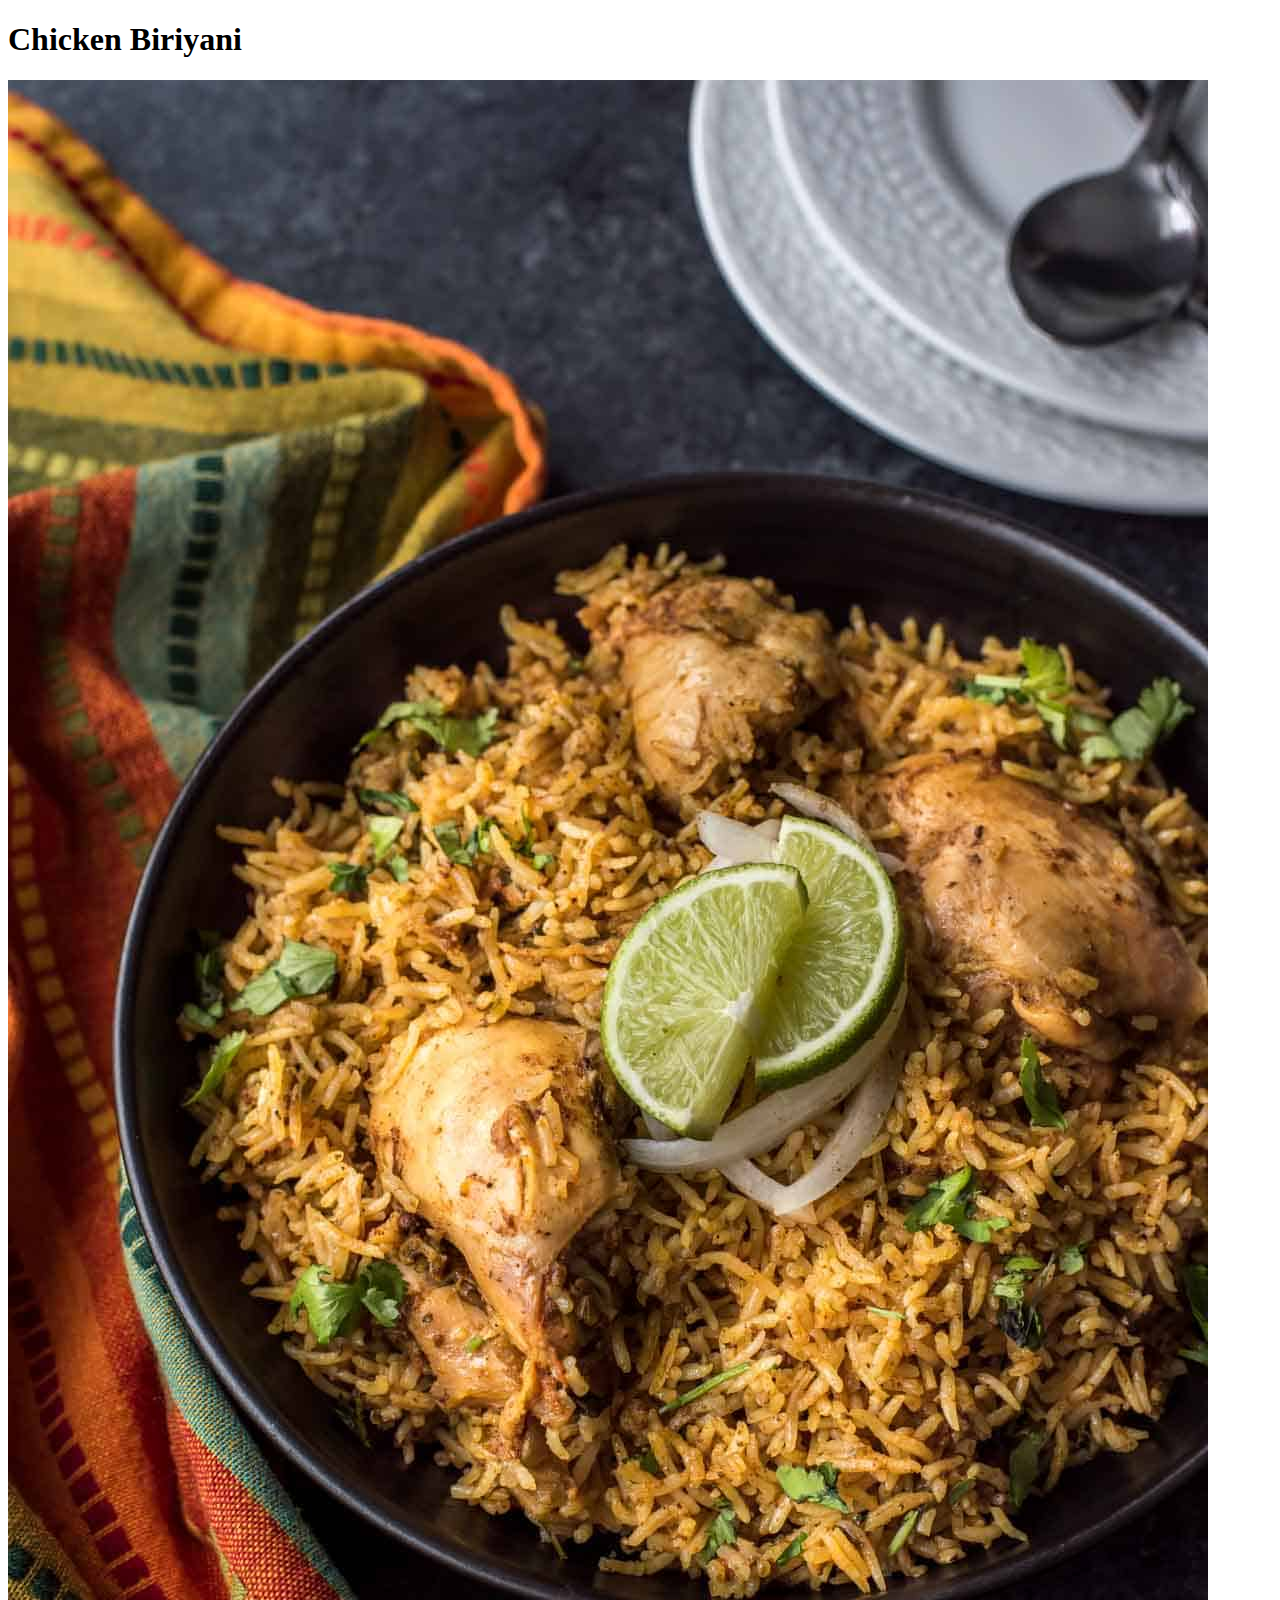
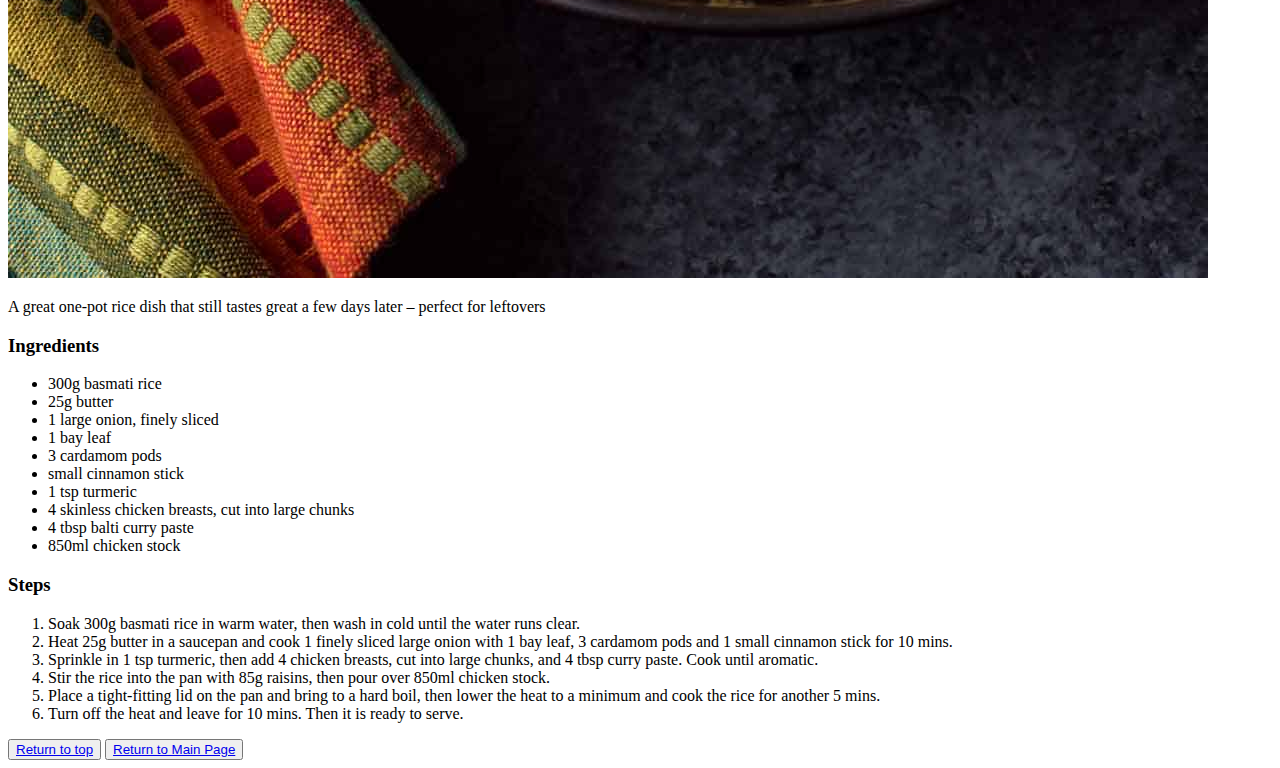
==== recipes/biriyani.html @ 960b1c8c "README.MD" ====
<!DOCTYPE html>
<html lang="en">
<head>
    <meta charset="UTF-8">
    <meta http-equiv="X-UA-Compatible" content="IE=edge">
    <meta name="viewport" content="width=device-width, initial-scale=1.0">
    <title>Chicken Biriyani</title>
</head>
<body>
    <h1 id="header"> Chicken Biriyani</h1>
    <img src="../img/biryani.jpg" alt="Picture of chicken biriyani">
    <p> A great one-pot rice dish that still tastes great a few days later – perfect for leftovers</p>
    <h3> Ingredients </h3>
    <ul>
        <li>
            300g basmati rice
        </li>
        <li>
            25g butter
        </li>
        <li>
            1 large onion, finely sliced
        </li>
        <li>
            1 bay leaf
        </li>
        <li>
            3 cardamom pods
        </li>
        <li>
            small cinnamon stick
        </li>
        <li>
            1 tsp turmeric
        </li>
        <li>
            4 skinless chicken breasts, cut into large chunks
        </li>
        <li>
            4 tbsp balti curry paste
        </li>
        <li>
            850ml chicken stock
        </li>
    </ul>
    <h3> Steps </h3>
    <ol>
        <li>
            Soak 300g basmati rice in warm water, then wash in cold until the water runs clear.
        </li>
        <li>
            Heat 25g butter in a saucepan and cook 1 finely sliced large onion with 1 bay leaf, 3 cardamom pods and 1 small cinnamon stick for 10 mins.
        </li>
        <li>
            Sprinkle in 1 tsp turmeric, then add 4 chicken breasts, cut into large chunks, and 4 tbsp curry paste. Cook until aromatic.
        </li>
        <li>
            Stir the rice into the pan with 85g raisins, then pour over 850ml chicken stock.
        </li>
        <li>
            Place a tight-fitting lid on the pan and bring to a hard boil, then lower the heat to a minimum and cook the rice for another 5 mins.
        </li>
        <li>
            Turn off the heat and leave for 10 mins. Then it is ready to serve.
        </li>
    </ol>
    <button> <a href="#header"> Return to top </a> </button>
    <button> <a href="../index.html"> Return to Main Page </a> </button>

</body>
</html>
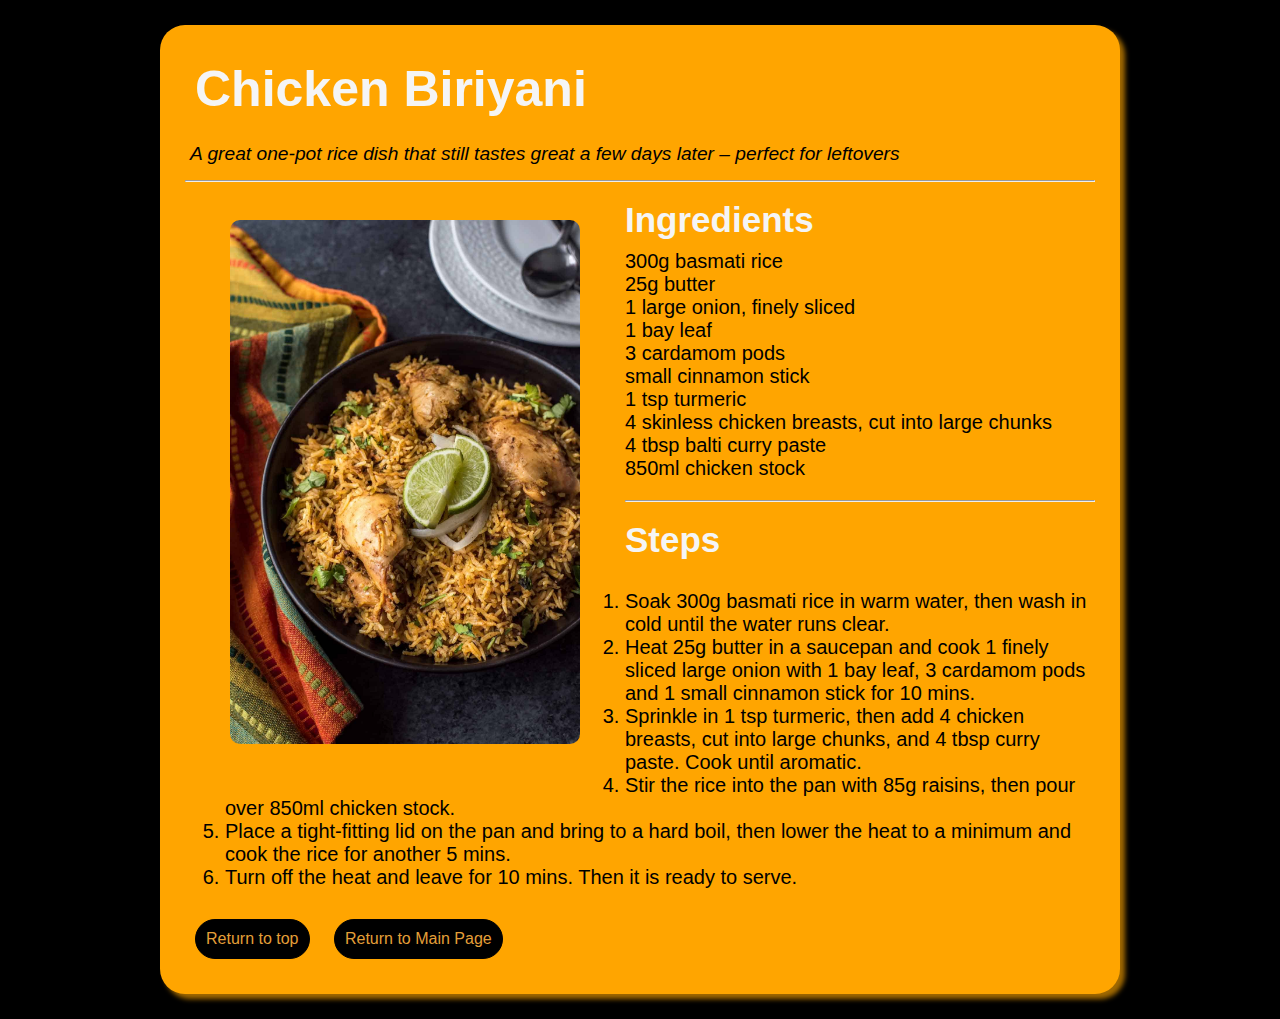
==== commit 7ed90901: "AddedCSS index.html recipes/biriyani.html recipes/chips.html recipes/lasagna.html recipes/rice.html " ====
--- a/recipes/biriyani.html
+++ b/recipes/biriyani.html
@@ -4,12 +4,15 @@
     <meta charset="UTF-8">
     <meta http-equiv="X-UA-Compatible" content="IE=edge">
     <meta name="viewport" content="width=device-width, initial-scale=1.0">
+    <link rel="stylesheet" href="style.css">
     <title>Chicken Biriyani</title>
 </head>
 <body>
+    <div class="main">
     <h1 id="header"> Chicken Biriyani</h1>
+    <p> A great one-pot rice dish that still tastes great a few days later – perfect for leftovers</p>
+    <hr>
     <img src="../img/biryani.jpg" alt="Picture of chicken biriyani">
-    <p> A great one-pot rice dish that still tastes great a few days later – perfect for leftovers</p>
     <h3> Ingredients </h3>
     <ul>
         <li>
@@ -43,6 +46,7 @@
             850ml chicken stock
         </li>
     </ul>
+    <hr>
     <h3> Steps </h3>
     <ol>
         <li>
@@ -64,8 +68,8 @@
             Turn off the heat and leave for 10 mins. Then it is ready to serve.
         </li>
     </ol>
-    <button> <a href="#header"> Return to top </a> </button>
-    <button> <a href="../index.html"> Return to Main Page </a> </button>
-
+    <a href="#header"> Return to top </a>
+    <a href="../index.html"> Return to Main Page </a>
+</div>
 </body>
 </html>--- a/recipes/style.css
+++ b/recipes/style.css
@@ -0,0 +1,88 @@
+body {
+    margin: 25px;
+    background-color: black;
+    font-family: Verdana, Geneva, Tahoma, sans-serif;
+}
+
+.main {
+    border-radius: 25px;
+    padding: 25px;
+    box-shadow: 5px 5px 5px rgba(255, 166, 0, 0.63);
+    box-sizing: border-box;
+    width: 960px;
+    height: auto;
+    margin: 0 auto;
+    background-color: orange;
+}
+
+#header {
+    color: whitesmoke;
+    padding: 10px;
+    margin: 0 auto;
+    font-size: 50px;
+}
+
+img {
+    width: 350px;
+    border-radius: 40px;
+    float: left;
+    padding: 30px;
+    margin: 0px 15px;
+}
+
+p {
+    padding: 5px;
+    margin: 10px 0px;
+    font-size: larger;
+    font-style: italic;
+}
+
+.ingredients {
+    list-style-type: none;
+}
+
+h3 {
+    color: whitesmoke;
+    padding: 10px;
+    margin: 0 auto;
+    font-size: 35px;
+}
+
+ul {
+    list-style: none;
+    padding: 0px;
+    margin: 0px 0px 20px 0px;
+    font-size: 20px;
+}
+
+ol {
+    font-size: 20px;
+}
+
+button {
+    padding: 10px;
+    background-color: rgb(0, 0, 0);
+    border-radius: 25px;
+    border: 1px solid black;
+}
+
+a {
+    color: rgb(228, 159, 56);
+    text-decoration: none;
+    padding: 10px;
+    background-color: rgb(0, 0, 0);
+    border-radius: 25px;
+    border: 1px solid black;
+    margin: 10px;
+    display: inline-block;
+}
+
+a:visited {
+    color: rgb(212, 127, 0);
+}
+
+a:hover {
+    color:olive;
+    background-color: blanchedalmond;
+    border: 1px solid blanchedalmond;
+}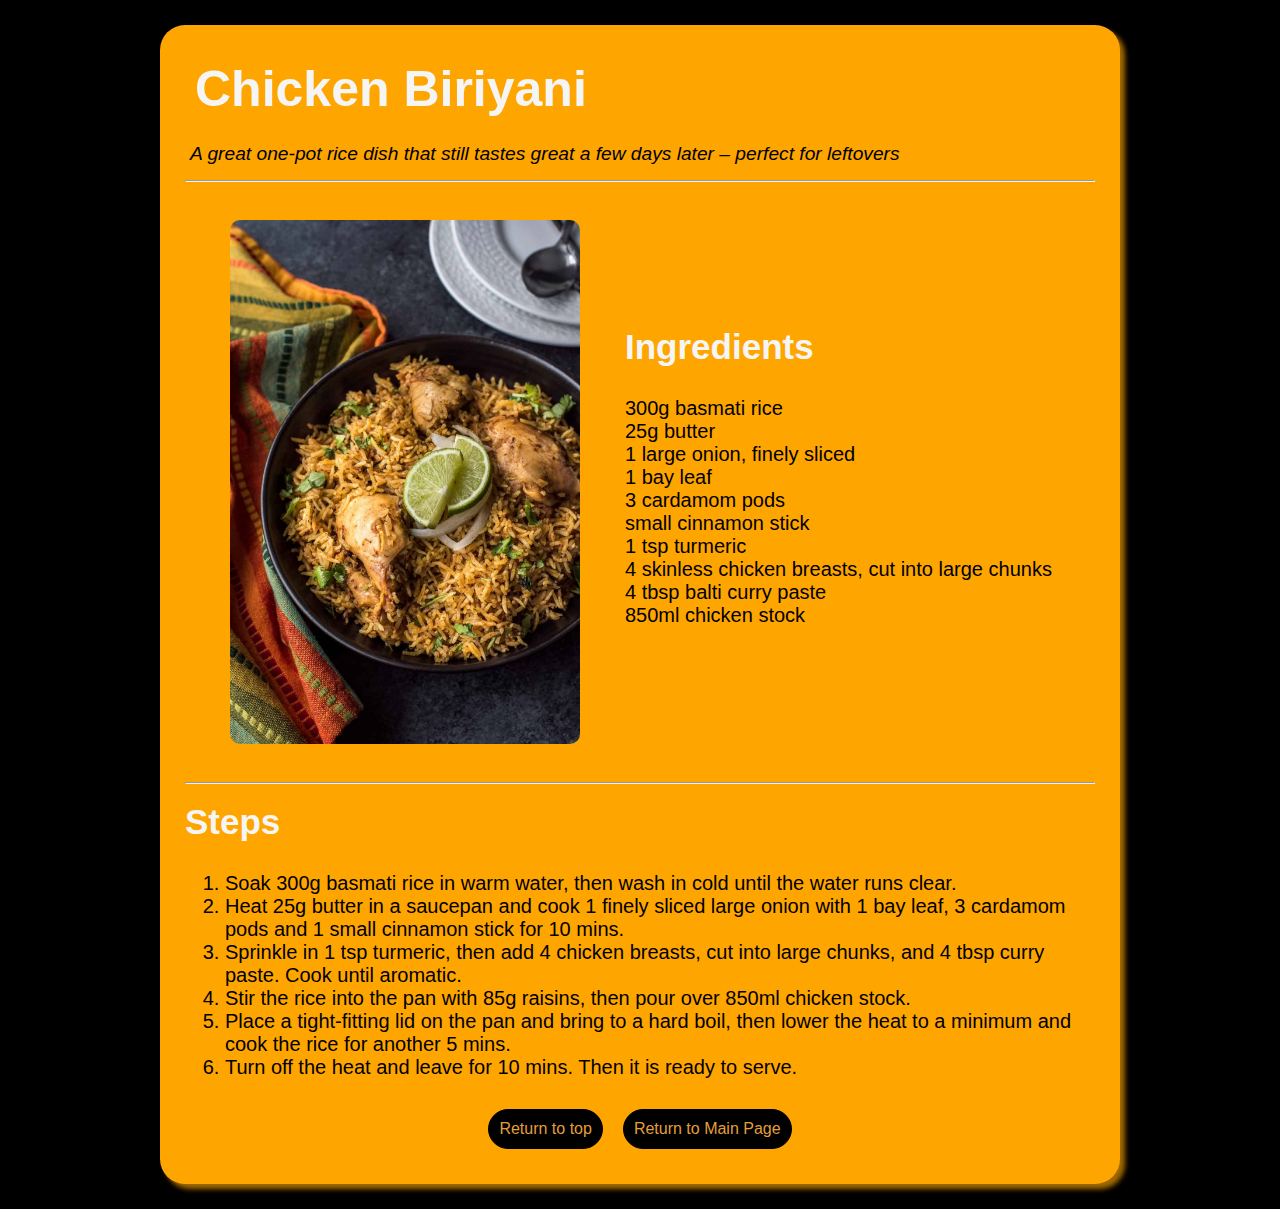
==== commit ffd24953: "Flex added" ====
--- a/recipes/biriyani.html
+++ b/recipes/biriyani.html
@@ -9,67 +9,77 @@
 </head>
 <body>
     <div class="main">
-    <h1 id="header"> Chicken Biriyani</h1>
-    <p> A great one-pot rice dish that still tastes great a few days later – perfect for leftovers</p>
-    <hr>
-    <img src="../img/biryani.jpg" alt="Picture of chicken biriyani">
-    <h3> Ingredients </h3>
-    <ul>
-        <li>
-            300g basmati rice
-        </li>
-        <li>
-            25g butter
-        </li>
-        <li>
-            1 large onion, finely sliced
-        </li>
-        <li>
-            1 bay leaf
-        </li>
-        <li>
-            3 cardamom pods
-        </li>
-        <li>
-            small cinnamon stick
-        </li>
-        <li>
-            1 tsp turmeric
-        </li>
-        <li>
-            4 skinless chicken breasts, cut into large chunks
-        </li>
-        <li>
-            4 tbsp balti curry paste
-        </li>
-        <li>
-            850ml chicken stock
-        </li>
-    </ul>
-    <hr>
-    <h3> Steps </h3>
-    <ol>
-        <li>
-            Soak 300g basmati rice in warm water, then wash in cold until the water runs clear.
-        </li>
-        <li>
-            Heat 25g butter in a saucepan and cook 1 finely sliced large onion with 1 bay leaf, 3 cardamom pods and 1 small cinnamon stick for 10 mins.
-        </li>
-        <li>
-            Sprinkle in 1 tsp turmeric, then add 4 chicken breasts, cut into large chunks, and 4 tbsp curry paste. Cook until aromatic.
-        </li>
-        <li>
-            Stir the rice into the pan with 85g raisins, then pour over 850ml chicken stock.
-        </li>
-        <li>
-            Place a tight-fitting lid on the pan and bring to a hard boil, then lower the heat to a minimum and cook the rice for another 5 mins.
-        </li>
-        <li>
-            Turn off the heat and leave for 10 mins. Then it is ready to serve.
-        </li>
-    </ol>
-    <a href="#header"> Return to top </a>
-    <a href="../index.html"> Return to Main Page </a>
+        <div class="header">
+            <h1 id="header"> Chicken Biriyani</h1>
+            <p> A great one-pot rice dish that still tastes great a few days later – perfect for leftovers</p>
+        </div>
+        <hr>
+        <div class="mid">
+            <img src="../img/biryani.jpg" alt="Picture of chicken biriyani">
+        <div class="ingred">   
+            <h3> Ingredients </h3>
+            <ul>
+                <li>
+                     300g basmati rice
+                </li>
+                <li>
+                     25g butter
+                </li>
+                <li>
+                    1 large onion, finely sliced
+                </li>
+                <li>
+                    1 bay leaf
+                </li>
+                <li>
+                    3 cardamom pods
+                </li>
+                <li>
+                    small cinnamon stick
+                </li>
+                <li>
+                    1 tsp turmeric
+                </li>
+                <li>
+                    4 skinless chicken breasts, cut into large chunks
+                </li>
+                <li>
+                    4 tbsp balti curry paste
+                </li>
+                <li>
+                    850ml chicken stock
+                </li>
+            </ul>
+        </div> 
+        </div>
+        <hr>
+        <div class="steps">
+            <h3> Steps </h3>
+                <ol>
+                    <li>
+                        Soak 300g basmati rice in warm water, then wash in cold until the water runs clear.
+                    </li>
+                    <li>
+                        Heat 25g butter in a saucepan and cook 1 finely sliced large onion with 1 bay leaf, 3 cardamom pods and 1 small cinnamon stick for 10 mins.
+                    </li>
+                    <li>
+                        Sprinkle in 1 tsp turmeric, then add 4 chicken breasts, cut into large chunks, and 4 tbsp curry paste. Cook until aromatic.
+                    </li>
+                    <li>
+                        Stir the rice into the pan with 85g raisins, then pour over 850ml chicken stock.
+                    </li>
+                    <li>
+                        Place a tight-fitting lid on the pan and bring to a hard boil, then lower the heat to a minimum and cook the rice for another 5 mins.
+                    </li>
+                    <li>
+                        Turn off the heat and leave for 10 mins. Then it is ready to serve.
+                    </li>
+                </ol>
+        </div>
+        <div class="footer">
+            <a href="#header"> Return to top </a>
+            <a href="../index.html"> Return to Main Page </a>
+        </div>
 </div>
 </body>
 </html>--- a/recipes/style.css
+++ b/recipes/style.css
@@ -15,6 +15,9 @@
     background-color: orange;
 }
 
+.mid {
+    display: flex;
+}
 #header {
     color: whitesmoke;
     padding: 10px;
@@ -22,6 +25,9 @@
     font-size: 50px;
 }
 
+.ingred {
+    align-self: center;
+}
 img {
     width: 350px;
     border-radius: 40px;
@@ -43,7 +49,7 @@
 
 h3 {
     color: whitesmoke;
-    padding: 10px;
+    padding: 10px 0px; 
     margin: 0 auto;
     font-size: 35px;
 }
@@ -51,7 +57,6 @@
 ul {
     list-style: none;
     padding: 0px;
-    margin: 0px 0px 20px 0px;
     font-size: 20px;
 }
 
@@ -59,11 +64,9 @@
     font-size: 20px;
 }
 
-button {
-    padding: 10px;
-    background-color: rgb(0, 0, 0);
-    border-radius: 25px;
-    border: 1px solid black;
+.footer {
+    display:flex;
+    justify-content: center;
 }
 
 a {
